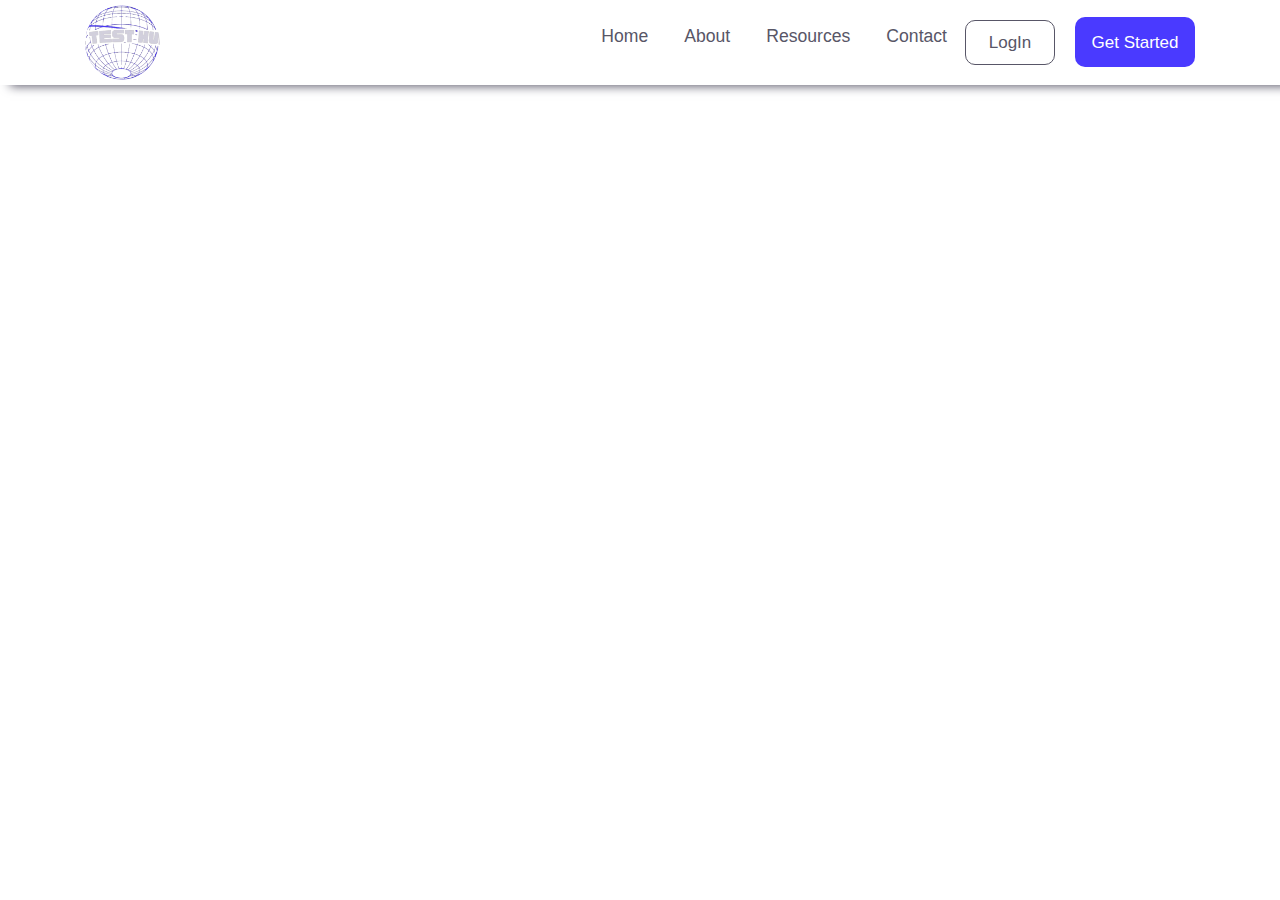
==== index.html @ b7fa7a83 "Add files" ====
<!DOCTYPE html>
<html lang="en">

<head>
    <meta charset="UTF-8">
    <meta name="viewport" content="width=device-width, initial-scale=1.0">
    <link rel="stylesheet" href="https://cdn.jsdelivr.net/npm/bootstrap@4.4.1/dist/css/bootstrap.min.css"
        integrity="sha384-Vkoo8x4CGsO3+Hhxv8T/Q5PaXtkKtu6ug5TOeNV6gBiFeWPGFN9MuhOf23Q9Ifjh" crossorigin="anonymous">
    <script src="https://code.jquery.com/jquery-3.4.1.slim.min.js"
        integrity="sha384-J6qa4849blE2+poT4WnyKhv5vZF5SrPo0iEjwBvKU7imGFAV0wwj1yYfoRSJoZ+n"
        crossorigin="anonymous"></script>
    <script src="https://cdn.jsdelivr.net/npm/popper.js@1.16.0/dist/umd/popper.min.js"
        integrity="sha384-Q6E9RHvbIyZFJoft+2mJbHaEWldlvI9IOYy5n3zV9zzTtmI3UksdQRVvoxMfooAo"
        crossorigin="anonymous"></script>
    <script src="https://cdn.jsdelivr.net/npm/bootstrap@4.4.1/dist/js/bootstrap.min.js"
        integrity="sha384-wfSDF2E50Y2D1uUdj0O3uMBJnjuUD4Ih7YwaYd1iqfktj0Uod8GCExl3Og8ifwB6"
        crossorigin="anonymous"></script>
    <script src="https://cdn.jsdelivr.net/npm/@popperjs/core@2.11.8/dist/umd/popper.min.js"
        integrity="sha384-I7E8VVD/ismYTF4hNIPjVp/Zjvgyol6VFvRkX/vR+Vc4jQkC+hVqc2pM8ODewa9r"
        crossorigin="anonymous"></script>
    <script src="https://cdn.jsdelivr.net/npm/bootstrap@5.3.3/dist/js/bootstrap.min.js"
        integrity="sha384-0pUGZvbkm6XF6gxjEnlmuGrJXVbNuzT9qBBavbLwCsOGabYfZo0T0to5eqruptLy"
        crossorigin="anonymous"></script>
    <link rel="stylesheet" href="https://cdnjs.cloudflare.com/ajax/libs/font-awesome/6.5.1/css/all.min.css">
    <link rel="stylesheet" href="./css/index.css">
    <title>E-Test Hub</title>
</head>

<body>
    <main>
        <header>
            <nav class="navbar navbar-expand-lg bg-body-tertiary">
                <div class="container-lg container-fluid" id="nav_child">
                    <a class="navbar-brand" href="#">
                        <div class="logo_img m-lg-0 m-2">
                            <img src="./images/00_logo.png" alt="" width="100%" height="100%">
                        </div>
                    </a>
                    <button class="navbar-toggler" type="button" data-bs-toggle="collapse"
                        data-bs-target="#navbarSupportedContent" aria-controls="navbarSupportedContent"
                        aria-expanded="false" aria-label="Toggle navigation">
                        <span>
                            <i class="fa-solid fa-bars"></i>
                        </span>
                    </button>
                    <div class="collapse navbar-collapse d-flex-lg m-lg-0 mb-5" id="navbarSupportedContent">
                        <ul class="navbar-nav me-auto mb-lg-2 mb-lg-0 d-flex m-lg-0 m-5">
                            <li class="nav-item">
                                <a class="nav-link active" aria-current="page" href="#">Home</a>
                            </li>
                            <li class="nav-item">
                                <a class="nav-link" href="#">About</a>
                            </li>
                            <li class="nav-item">
                                <a class="nav-link" href="#">Resources</a>
                            </li>
                            <li class="nav-item">
                                <a class="nav-link" href="#">Contact</a>
                            </li>
                        </ul>
                        <form class="d-flex justify-content-between-lg justify-content-around align-items-center" role="search">
                            <div class="form-button_one">
                                <button type="button" class="btn button-1">
                                    LogIn
                                </button>
                                <div class="btn-overlay">
                                    <div class="child-box-overlay">
                                        <div class="btn-overlay-box-1"></div>
                                        <div class="btn-overlay-box-2"></div>
                                    </div>
                                </div>
                            </div>
                            <div class="form-button_two">
                                <button type="button" class="btn button-1">
                                    Get Started
                                </button>
                                <div class="btn-overlay">
                                    <div class="child-box-overlay">
                                        <div class="btn-overlay-box-1"></div>
                                        <div class="btn-overlay-box-2"></div>
                                    </div>
                                </div>
                            </div>
                        </form>
                    </div>
                </div>
            </nav>
        </header>
    </main>
</body>

</html>
---- css/index.css ----
* {
  margin: 0;
  padding: 0;
  box-sizing: border-box !important;
  font-family: Arial, Helvetica, sans-serif;
  box-shadow: none !important;
}

nav {
  box-shadow: 10px 1px 10px #585667 !important;
  padding: 0 !important;
}

nav #nav_child {
  display: flex !important;
  justify-content: space-between !important;
}

nav #nav_child .navbar-toggler {
  margin: 0px 5px;
  font-size: 25px;
}

nav #nav_child .navbar-toggler:focus {
  outline: none;
  outline: 1px solid #585667;
}

nav #nav_child .logo_img {
  width: 75px;
  height: 75px;
  padding: 0 !important;
}

nav #nav_child .logo_img img {
  border-radius: 50% !important;
}

nav #nav_child #navbarSupportedContent {
  width: -moz-fit-content;
  width: fit-content;
  place-content: flex-end;
  gap: 10px;
}

nav #nav_child #navbarSupportedContent ul {
  gap: 20px;
}

nav #nav_child #navbarSupportedContent ul li a {
  color: #585667 !important;
  font-size: 1.1rem;
  border-bottom: 4px solid transparent;
  transition: all 0.5s;
}

nav #nav_child #navbarSupportedContent ul li a:hover {
  border-bottom: 4px solid #4A3AFF;
}

nav #nav_child #navbarSupportedContent .form-button_one {
  width: 90px;
  height: 45px;
  position: relative;
}

nav #nav_child #navbarSupportedContent .form-button_one .button-1 {
  width: 100%;
  height: 100%;
  background-color: transparent;
  color: #585667;
  border-radius: 10px;
  transition: all 0.5s;
  border: 1px solid #585667;
}

nav #nav_child #navbarSupportedContent .form-button_one .button-1:hover {
  background-color: transparent;
  border: none;
  color: white;
}

nav #nav_child #navbarSupportedContent .form-button_one .button-1:hover+.btn-overlay .child-box-overlay .btn-overlay-box-1,
nav #nav_child #navbarSupportedContent .form-button_one .button-1:hover+.btn-overlay .child-box-overlay .btn-overlay-box-2 {
  height: 100%;
  width: 50%;
}

nav #nav_child #navbarSupportedContent .form-button_one .btn-overlay {
  top: 0;
  position: absolute;
  z-index: -3;
  width: 100%;
  height: 100%;
}

nav #nav_child #navbarSupportedContent .form-button_one .btn-overlay .child-box-overlay {
  width: 100%;
  height: 100%;
  display: flex;
  position: relative;
  z-index: -2;
  overflow: hidden;
  justify-content: center;
  align-items: center;
}

nav #nav_child #navbarSupportedContent .form-button_one .btn-overlay .child-box-overlay .btn-overlay-box-1 {
  position: absolute;
  right: 50%;
  z-index: -1;
  transition: all 0.3s;
  background-color: #4A3AFF;
  width: 0;
  height: 0;
  border-radius: 10px 0px 0px 10px;
}

nav #nav_child #navbarSupportedContent .form-button_one .btn-overlay .child-box-overlay .btn-overlay-box-2 {
  position: absolute;
  left: 50%;
  z-index: -1;
  transition: all 0.3s;
  background-color: #4A3AFF;
  width: 0;
  height: 0;
  border-radius: 0px 10px 10px 0px;
}

nav #nav_child #navbarSupportedContent .form-button_one button {
  font-size: 17px !important;
}

nav #nav_child #navbarSupportedContent .form-button_two {
  width: 120px;
  height: 50px;
  position: relative;
}

nav #nav_child #navbarSupportedContent .form-button_two button {
  font-size: 17px !important;
}

nav #nav_child #navbarSupportedContent .form-button_two .button-1 {
  width: 100%;
  height: 100%;
  background-color: #4A3AFF;
  color: white;
  border-radius: 10px;
  transition: all 0.5s;
  font-size: 12px;
}

nav #nav_child #navbarSupportedContent .form-button_two .button-1:hover {
  background-color: transparent;
}

nav #nav_child #navbarSupportedContent .form-button_two .button-1:hover+.btn-overlay .child-box-overlay .btn-overlay-box-1,
nav #nav_child #navbarSupportedContent .form-button_two .button-1:hover+.btn-overlay .child-box-overlay .btn-overlay-box-2 {
  height: 100%;
  width: 50%;
}

nav #nav_child #navbarSupportedContent .form-button_two .btn-overlay {
  top: 0;
  position: absolute;
  z-index: -3;
  width: 100%;
  height: 100%;
}

nav #nav_child #navbarSupportedContent .form-button_two .btn-overlay .child-box-overlay {
  width: 100%;
  height: 100%;
  display: flex;
  position: relative;
  z-index: -2;
  overflow: hidden;
  justify-content: center;
  align-items: center;
}

nav #nav_child #navbarSupportedContent .form-button_two .btn-overlay .child-box-overlay .btn-overlay-box-1 {
  position: absolute;
  right: 50%;
  z-index: -1;
  transition: all 0.3s;
  background-color: #585667;
  width: 0;
  height: 0;
  border-radius: 10px 0px 0px 10px;
}

nav #nav_child #navbarSupportedContent .form-button_two .btn-overlay .child-box-overlay .btn-overlay-box-2 {
  position: absolute;
  left: 50%;
  z-index: 3;
  transition: all 0.3s;
  background-color: #585667;
  width: 0;
  height: 0;
  border-radius: 0px 10px 10px 0px;
}

nav #nav_child form {
  gap: 20px;
}

/*# sourceMappingURL=index.css.map */
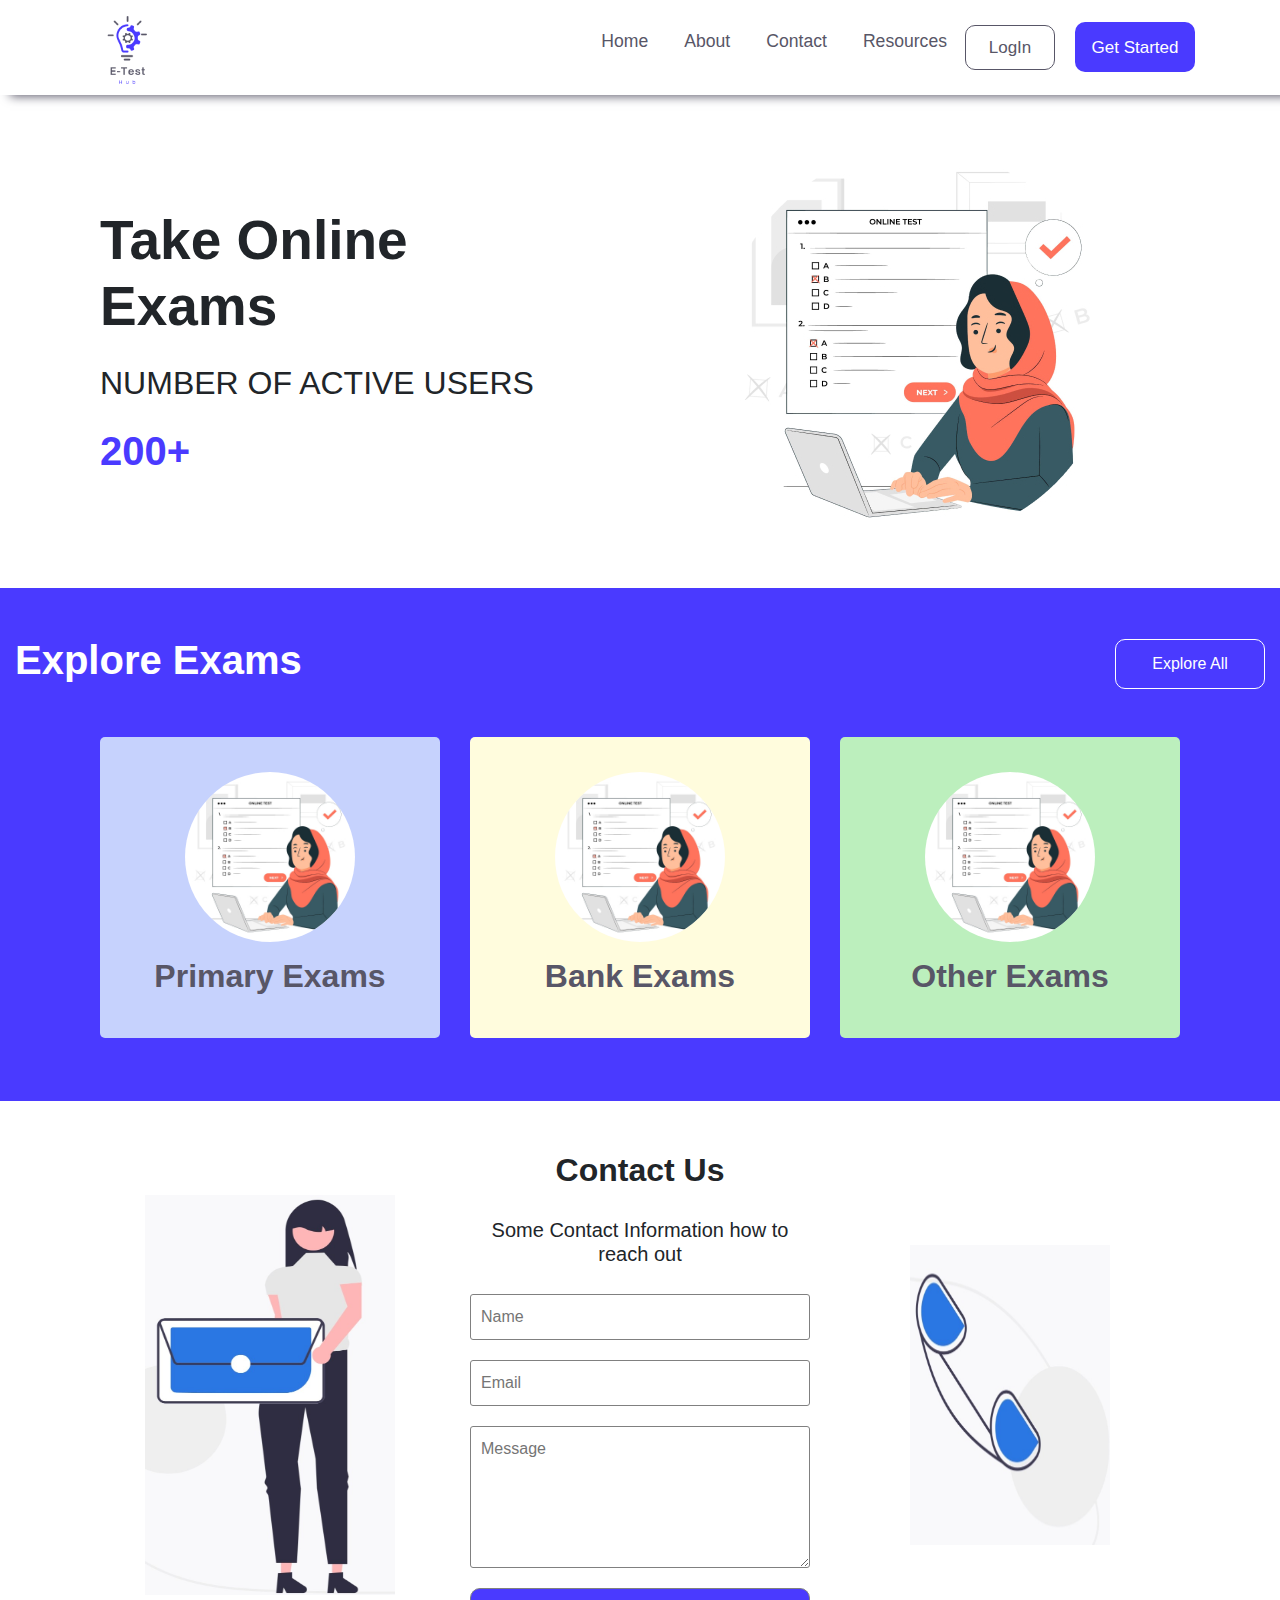
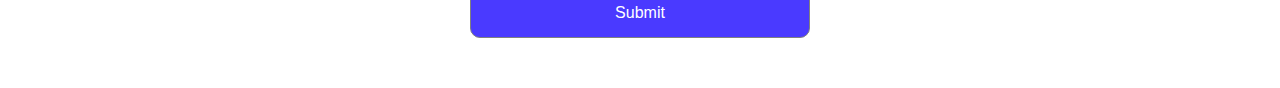
==== commit 598c66ee: "new" ====
--- a/index.html
+++ b/index.html
@@ -46,19 +46,20 @@
                     <div class="collapse navbar-collapse d-flex-lg m-lg-0 mb-5" id="navbarSupportedContent">
                         <ul class="navbar-nav me-auto mb-lg-2 mb-lg-0 d-flex m-lg-0 m-5">
                             <li class="nav-item">
-                                <a class="nav-link active" aria-current="page" href="#">Home</a>
+                                <a class="nav-link active" aria-current="page" href="#section_one">Home</a>
                             </li>
                             <li class="nav-item">
-                                <a class="nav-link" href="#">About</a>
+                                <a class="nav-link" href="#section_two">About</a>
                             </li>
                             <li class="nav-item">
-                                <a class="nav-link" href="#">Resources</a>
+                                <a class="nav-link" href="#section_three">Contact</a>
                             </li>
                             <li class="nav-item">
-                                <a class="nav-link" href="#">Contact</a>
+                                <a class="nav-link" href="./html/Assignment1(MADREES).html">Resources</a>
                             </li>
                         </ul>
-                        <form class="d-flex justify-content-between-lg justify-content-around align-items-center" role="search">
+                        <form class="d-flex justify-content-between-lg justify-content-around align-items-center"
+                            role="search">
                             <div class="form-button_one">
                                 <button type="button" class="btn button-1">
                                     LogIn
@@ -86,6 +87,99 @@
                 </div>
             </nav>
         </header>
+        <section class="section_one d-flex-lg container-lg container-fluid row mt-5 mb-5" id="section_one">
+            <div class="one_box_first col-lg-6 col-12">
+                <h1 class="h1 heading_one">Take Online <br> Exams</h1>
+                <h2 class="h2 heading_two">NUMBER OF ACTIVE USERS</h2>
+                <h1 class="h1 heading_three">200+</h1>
+            </div>
+            <div class="one_box_second col-lg-6 col-12">
+                <div class="img">
+                    <img src="./images/01_index.jpg" alt="" width="100%" height="100%">
+                </div>
+            </div>
+        </section>
+        <section class="section_two  pt-5 pb-5" id="section_two">
+            <div class="two_headung container-fluid">
+                <h1 class="h1">Explore Exams</h1>
+                <div class="two_heading_button">
+                    <button type="button" class="btn button-1">
+                        Explore All
+                    </button>
+                    <div class="btn-overlay">
+                        <div class="child-box-overlay">
+                            <div class="btn-overlay-box-1"></div>
+                            <div class="btn-overlay-box-2"></div>
+                        </div>
+                    </div>
+                </div>
+            </div>
+            <div class="section_two_child row container m-auto">
+                <div class="two_box col-lg-4 col-12">
+                    <div class="two_box_child two_box_first">
+                        <div class="img">
+                            <img src="./images/01_index.jpg" alt="" width="100%" height="100%">
+                        </div>
+                        <h2 class="h2">Primary Exams</h2>
+                    </div>
+                </div>
+                <div class="two_box col-lg-4 col-12">
+                    <div class="two_box_child two_box_second">
+                        <div class="img">
+                            <img src="./images/01_index.jpg" alt="" width="100%" height="100%">
+                        </div>
+                        <h2 class="h2">Bank Exams</h2>
+                    </div>
+                </div>
+                <div class="two_box col-lg-4 col-12">
+                    <div class="two_box_child two_box_third">
+                        <div class="img">
+                            <img src="./images/01_index.jpg" alt="" width="100%" height="100%">
+                        </div>
+                        <h2 class="h2">Other Exams</h2>
+                    </div>
+                </div>
+            </div>
+        </section>
+        <section class="section_three" id="section_three">
+            <div class="contact container-lg container-fluid row m-auto mt-5 mb-5">
+                <div class="women_box col-lg-4 col-12">
+                    <div class="img">
+                        <img src="./images/02_women.jpg" alt="" width="100%" height="100%">
+                    </div>
+                </div>
+                <div class="info_box col-lg-4 col-12 mt-lg-0 mt-5">
+                    <div class="d-flex flex-column justify-content-center align-items-center">
+                        <h2 class="h2">Contact Us</h2>
+                        <h5 class="h5 text-center">Some Contact Information how to reach out</h5>
+                        <form action="" class="d-flex flex-column justify-content-center align-items-center">
+                            <input type="text" placeholder="Name">
+                            <input type="text" placeholder="Email">
+                            <textarea name="" id="" cols="40" rows="5" placeholder="Message"></textarea>
+                            <div class="three_form_button">
+                                <button type="button" class="btn button-1">
+                                    Submit
+                                </button>
+                                <div class="btn-overlay">
+                                    <div class="child-box-overlay">
+                                        <div class="btn-overlay-box-1"></div>
+                                        <div class="btn-overlay-box-2"></div>
+                                    </div>
+                                </div>
+                            </div>
+                        </form>
+                    </div>
+                </div>
+                <div class="phone_box col-lg-4 col-12 d-lg-flex d-none">
+                    <div class="img">
+                        <img src="./images/03_phone.jpg" alt="" width="100%" height="100%">
+                    </div>
+                </div>
+            </div>
+        </section>
+        <footer class="section_four">
+
+        </footer>
     </main>
 </body>
 
--- a/css/index.css
+++ b/css/index.css
@@ -6,64 +6,62 @@
   box-shadow: none !important;
 }
 
+header {
+  width: 100%;
+  position: fixed;
+  z-index: 10;
+  background-color: white;
+  top: 0;
+}
+
 nav {
   box-shadow: 10px 1px 10px #585667 !important;
   padding: 0 !important;
-}
-
+  position: sticky;
+}
 nav #nav_child {
   display: flex !important;
   justify-content: space-between !important;
 }
-
 nav #nav_child .navbar-toggler {
   margin: 0px 5px;
   font-size: 25px;
 }
-
 nav #nav_child .navbar-toggler:focus {
   outline: none;
   outline: 1px solid #585667;
 }
-
 nav #nav_child .logo_img {
-  width: 75px;
-  height: 75px;
+  width: 85px;
+  height: 85px;
   padding: 0 !important;
 }
-
 nav #nav_child .logo_img img {
   border-radius: 50% !important;
 }
-
 nav #nav_child #navbarSupportedContent {
   width: -moz-fit-content;
   width: fit-content;
   place-content: flex-end;
   gap: 10px;
 }
-
 nav #nav_child #navbarSupportedContent ul {
   gap: 20px;
 }
-
 nav #nav_child #navbarSupportedContent ul li a {
   color: #585667 !important;
   font-size: 1.1rem;
   border-bottom: 4px solid transparent;
   transition: all 0.5s;
 }
-
 nav #nav_child #navbarSupportedContent ul li a:hover {
   border-bottom: 4px solid #4A3AFF;
 }
-
 nav #nav_child #navbarSupportedContent .form-button_one {
   width: 90px;
   height: 45px;
   position: relative;
 }
-
 nav #nav_child #navbarSupportedContent .form-button_one .button-1 {
   width: 100%;
   height: 100%;
@@ -73,19 +71,15 @@
   transition: all 0.5s;
   border: 1px solid #585667;
 }
-
 nav #nav_child #navbarSupportedContent .form-button_one .button-1:hover {
   background-color: transparent;
   border: none;
   color: white;
 }
-
-nav #nav_child #navbarSupportedContent .form-button_one .button-1:hover+.btn-overlay .child-box-overlay .btn-overlay-box-1,
-nav #nav_child #navbarSupportedContent .form-button_one .button-1:hover+.btn-overlay .child-box-overlay .btn-overlay-box-2 {
+nav #nav_child #navbarSupportedContent .form-button_one .button-1:hover + .btn-overlay .child-box-overlay .btn-overlay-box-1, nav #nav_child #navbarSupportedContent .form-button_one .button-1:hover + .btn-overlay .child-box-overlay .btn-overlay-box-2 {
   height: 100%;
   width: 50%;
 }
-
 nav #nav_child #navbarSupportedContent .form-button_one .btn-overlay {
   top: 0;
   position: absolute;
@@ -93,7 +87,6 @@
   width: 100%;
   height: 100%;
 }
-
 nav #nav_child #navbarSupportedContent .form-button_one .btn-overlay .child-box-overlay {
   width: 100%;
   height: 100%;
@@ -104,7 +97,6 @@
   justify-content: center;
   align-items: center;
 }
-
 nav #nav_child #navbarSupportedContent .form-button_one .btn-overlay .child-box-overlay .btn-overlay-box-1 {
   position: absolute;
   right: 50%;
@@ -115,7 +107,6 @@
   height: 0;
   border-radius: 10px 0px 0px 10px;
 }
-
 nav #nav_child #navbarSupportedContent .form-button_one .btn-overlay .child-box-overlay .btn-overlay-box-2 {
   position: absolute;
   left: 50%;
@@ -126,21 +117,17 @@
   height: 0;
   border-radius: 0px 10px 10px 0px;
 }
-
 nav #nav_child #navbarSupportedContent .form-button_one button {
   font-size: 17px !important;
 }
-
 nav #nav_child #navbarSupportedContent .form-button_two {
   width: 120px;
   height: 50px;
   position: relative;
 }
-
 nav #nav_child #navbarSupportedContent .form-button_two button {
   font-size: 17px !important;
 }
-
 nav #nav_child #navbarSupportedContent .form-button_two .button-1 {
   width: 100%;
   height: 100%;
@@ -150,17 +137,13 @@
   transition: all 0.5s;
   font-size: 12px;
 }
-
 nav #nav_child #navbarSupportedContent .form-button_two .button-1:hover {
   background-color: transparent;
 }
-
-nav #nav_child #navbarSupportedContent .form-button_two .button-1:hover+.btn-overlay .child-box-overlay .btn-overlay-box-1,
-nav #nav_child #navbarSupportedContent .form-button_two .button-1:hover+.btn-overlay .child-box-overlay .btn-overlay-box-2 {
+nav #nav_child #navbarSupportedContent .form-button_two .button-1:hover + .btn-overlay .child-box-overlay .btn-overlay-box-1, nav #nav_child #navbarSupportedContent .form-button_two .button-1:hover + .btn-overlay .child-box-overlay .btn-overlay-box-2 {
   height: 100%;
   width: 50%;
 }
-
 nav #nav_child #navbarSupportedContent .form-button_two .btn-overlay {
   top: 0;
   position: absolute;
@@ -168,7 +151,6 @@
   width: 100%;
   height: 100%;
 }
-
 nav #nav_child #navbarSupportedContent .form-button_two .btn-overlay .child-box-overlay {
   width: 100%;
   height: 100%;
@@ -179,7 +161,6 @@
   justify-content: center;
   align-items: center;
 }
-
 nav #nav_child #navbarSupportedContent .form-button_two .btn-overlay .child-box-overlay .btn-overlay-box-1 {
   position: absolute;
   right: 50%;
@@ -190,7 +171,6 @@
   height: 0;
   border-radius: 10px 0px 0px 10px;
 }
-
 nav #nav_child #navbarSupportedContent .form-button_two .btn-overlay .child-box-overlay .btn-overlay-box-2 {
   position: absolute;
   left: 50%;
@@ -201,9 +181,265 @@
   height: 0;
   border-radius: 0px 10px 10px 0px;
 }
-
 nav #nav_child form {
   gap: 20px;
 }
 
-/*# sourceMappingURL=index.css.map */+.section_one {
+  margin-top: 150px !important;
+  display: flex;
+  margin: auto;
+}
+.section_one .one_box_first {
+  display: flex;
+  flex-direction: column;
+  justify-content: center;
+  gap: 17px;
+}
+.section_one .one_box_first .heading_one {
+  font-size: 55px;
+  font-weight: 900;
+}
+.section_one .one_box_first .heading_two {
+  font-weight: 400;
+}
+.section_one .one_box_first .heading_three {
+  color: #4A3AFF;
+  font-weight: 900;
+}
+.section_one .one_box_second {
+  display: flex;
+  justify-content: center;
+  align-items: center;
+}
+
+.section_two {
+  background-color: #4A3AFF;
+  display: flex;
+  flex-direction: column;
+  gap: 30px;
+}
+.section_two .two_headung {
+  display: flex;
+  justify-content: space-between;
+}
+.section_two .two_headung .h1 {
+  color: white;
+  font-weight: 600;
+}
+.section_two .two_headung .two_heading_button {
+  transition: all 0.5s;
+  width: 150px;
+  height: 50px;
+  position: relative;
+  align-self: center;
+}
+.section_two .two_headung .two_heading_button .button-1 {
+  width: 100%;
+  height: 100%;
+  background-color: transparent;
+  color: white;
+  border-radius: 10px;
+  transition: all 0.5s;
+  border: 1px solid white;
+}
+.section_two .two_headung .two_heading_button .button-1:hover {
+  background-color: transparent;
+  border: none;
+  color: white;
+}
+.section_two .two_headung .two_heading_button .button-1:hover + .btn-overlay .child-box-overlay .btn-overlay-box-1, .section_two .two_headung .two_heading_button .button-1:hover + .btn-overlay .child-box-overlay .btn-overlay-box-2 {
+  height: 100%;
+  width: 50%;
+}
+.section_two .two_headung .two_heading_button .btn-overlay {
+  top: 0;
+  position: absolute;
+  z-index: -3;
+  width: 100%;
+  height: 100%;
+}
+.section_two .two_headung .two_heading_button .btn-overlay .child-box-overlay {
+  width: 100%;
+  height: 100%;
+  display: flex;
+  position: relative;
+  z-index: -2;
+  overflow: hidden;
+  justify-content: center;
+  align-items: center;
+}
+.section_two .two_headung .two_heading_button .btn-overlay .child-box-overlay .btn-overlay-box-1 {
+  position: absolute;
+  right: 50%;
+  z-index: -1;
+  transition: all 0.3s;
+  background-color: #4A3AFF;
+  width: 0;
+  height: 0;
+  border-radius: 10px 0px 0px 10px;
+}
+.section_two .two_headung .two_heading_button .btn-overlay .child-box-overlay .btn-overlay-box-2 {
+  position: absolute;
+  left: 50%;
+  z-index: -1;
+  transition: all 0.3s;
+  background-color: #4A3AFF;
+  width: 0;
+  height: 0;
+  border-radius: 0px 10px 10px 0px;
+}
+.section_two .two_headung .two_heading_button :hover {
+  background-color: grey !important;
+}
+.section_two .section_two_child {
+  display: flex;
+  justify-content: space-between;
+  display: flex;
+}
+.section_two .section_two_child .two_box_child {
+  width: 100%;
+  display: flex;
+  justify-content: center;
+  flex-direction: column;
+  gap: 15px;
+  align-items: center;
+  border-radius: 5px;
+  margin: 15px 0px;
+  padding: 35px 0px;
+  position: relative;
+  bottom: 0%;
+  transition: all 0.5s;
+}
+.section_two .section_two_child .two_box_child:hover {
+  bottom: 5%;
+  position: relative;
+  cursor: pointer;
+  box-shadow: 2px 2px 15px rgb(172, 191, 255) !important;
+}
+.section_two .section_two_child .two_box_child .img {
+  height: 40%;
+  width: 50%;
+}
+.section_two .section_two_child .two_box_child .img img {
+  border-radius: 100%;
+}
+.section_two .section_two_child .two_box_child h2 {
+  font-weight: 600;
+  color: #585667;
+}
+.section_two .section_two_child .two_box_first {
+  background-color: #C6D2FD;
+}
+.section_two .section_two_child .two_box_second {
+  background-color: #FFFCDD;
+}
+.section_two .section_two_child .two_box_third {
+  background-color: #BCEFBD;
+}
+
+.section_three {
+  margin: 50px 0px;
+}
+.section_three .contact {
+  display: flex;
+  justify-content: space-between;
+  align-items: center;
+}
+.section_three .contact .women_box {
+  display: flex;
+  justify-content: center;
+  align-items: center;
+}
+.section_three .contact .women_box .img {
+  width: 250px;
+  height: 400px;
+}
+.section_three .contact .phone_box {
+  display: flex;
+  justify-content: center;
+  align-items: center;
+}
+.section_three .contact .phone_box .img {
+  width: 200px;
+  height: 300px;
+}
+.section_three .contact .info_box h2 {
+  font-weight: 600;
+}
+.section_three .contact .info_box div {
+  gap: 20px;
+}
+.section_three .contact .info_box div form {
+  gap: 20px;
+}
+.section_three .contact .info_box div form input,
+.section_three .contact .info_box div form textarea,
+.section_three .contact .info_box div form button {
+  width: 100%;
+  padding: 10px;
+  border-radius: 3px;
+  border: 1px solid grey;
+}
+.section_three .contact .info_box div form .three_form_button {
+  width: 100%;
+  height: 50px;
+  position: relative;
+  border-radius: none;
+}
+.section_three .contact .info_box div form .three_form_button .button-1 {
+  width: 100%;
+  height: 100%;
+  background-color: #4A3AFF;
+  color: white;
+  border-radius: 10px;
+  transition: all 0.5s;
+  font-size: 12px;
+}
+.section_three .contact .info_box div form .three_form_button .button-1:hover {
+  background-color: transparent;
+}
+.section_three .contact .info_box div form .three_form_button .button-1:hover + .btn-overlay .child-box-overlay .btn-overlay-box-1, .section_three .contact .info_box div form .three_form_button .button-1:hover + .btn-overlay .child-box-overlay .btn-overlay-box-2 {
+  height: 100%;
+  width: 50%;
+}
+.section_three .contact .info_box div form .three_form_button .btn-overlay {
+  top: 0;
+  position: absolute;
+  z-index: -3;
+  width: 100%;
+  height: 100%;
+}
+.section_three .contact .info_box div form .three_form_button .btn-overlay .child-box-overlay {
+  width: 100%;
+  height: 100%;
+  display: flex;
+  position: relative;
+  z-index: -2;
+  overflow: hidden;
+  justify-content: center;
+  align-items: center;
+}
+.section_three .contact .info_box div form .three_form_button .btn-overlay .child-box-overlay .btn-overlay-box-1 {
+  position: absolute;
+  right: 50%;
+  z-index: -1;
+  transition: all 0.3s;
+  background-color: #585667;
+  width: 0;
+  height: 0;
+  border-radius: 10px 0px 0px 10px;
+}
+.section_three .contact .info_box div form .three_form_button .btn-overlay .child-box-overlay .btn-overlay-box-2 {
+  position: absolute;
+  left: 50%;
+  z-index: 3;
+  transition: all 0.3s;
+  background-color: #585667;
+  width: 0;
+  height: 0;
+  border-radius: 0px 10px 10px 0px;
+}
+.section_three .contact .info_box div form .three_form_button button {
+  font-size: 16px !important;
+}/*# sourceMappingURL=index.css.map */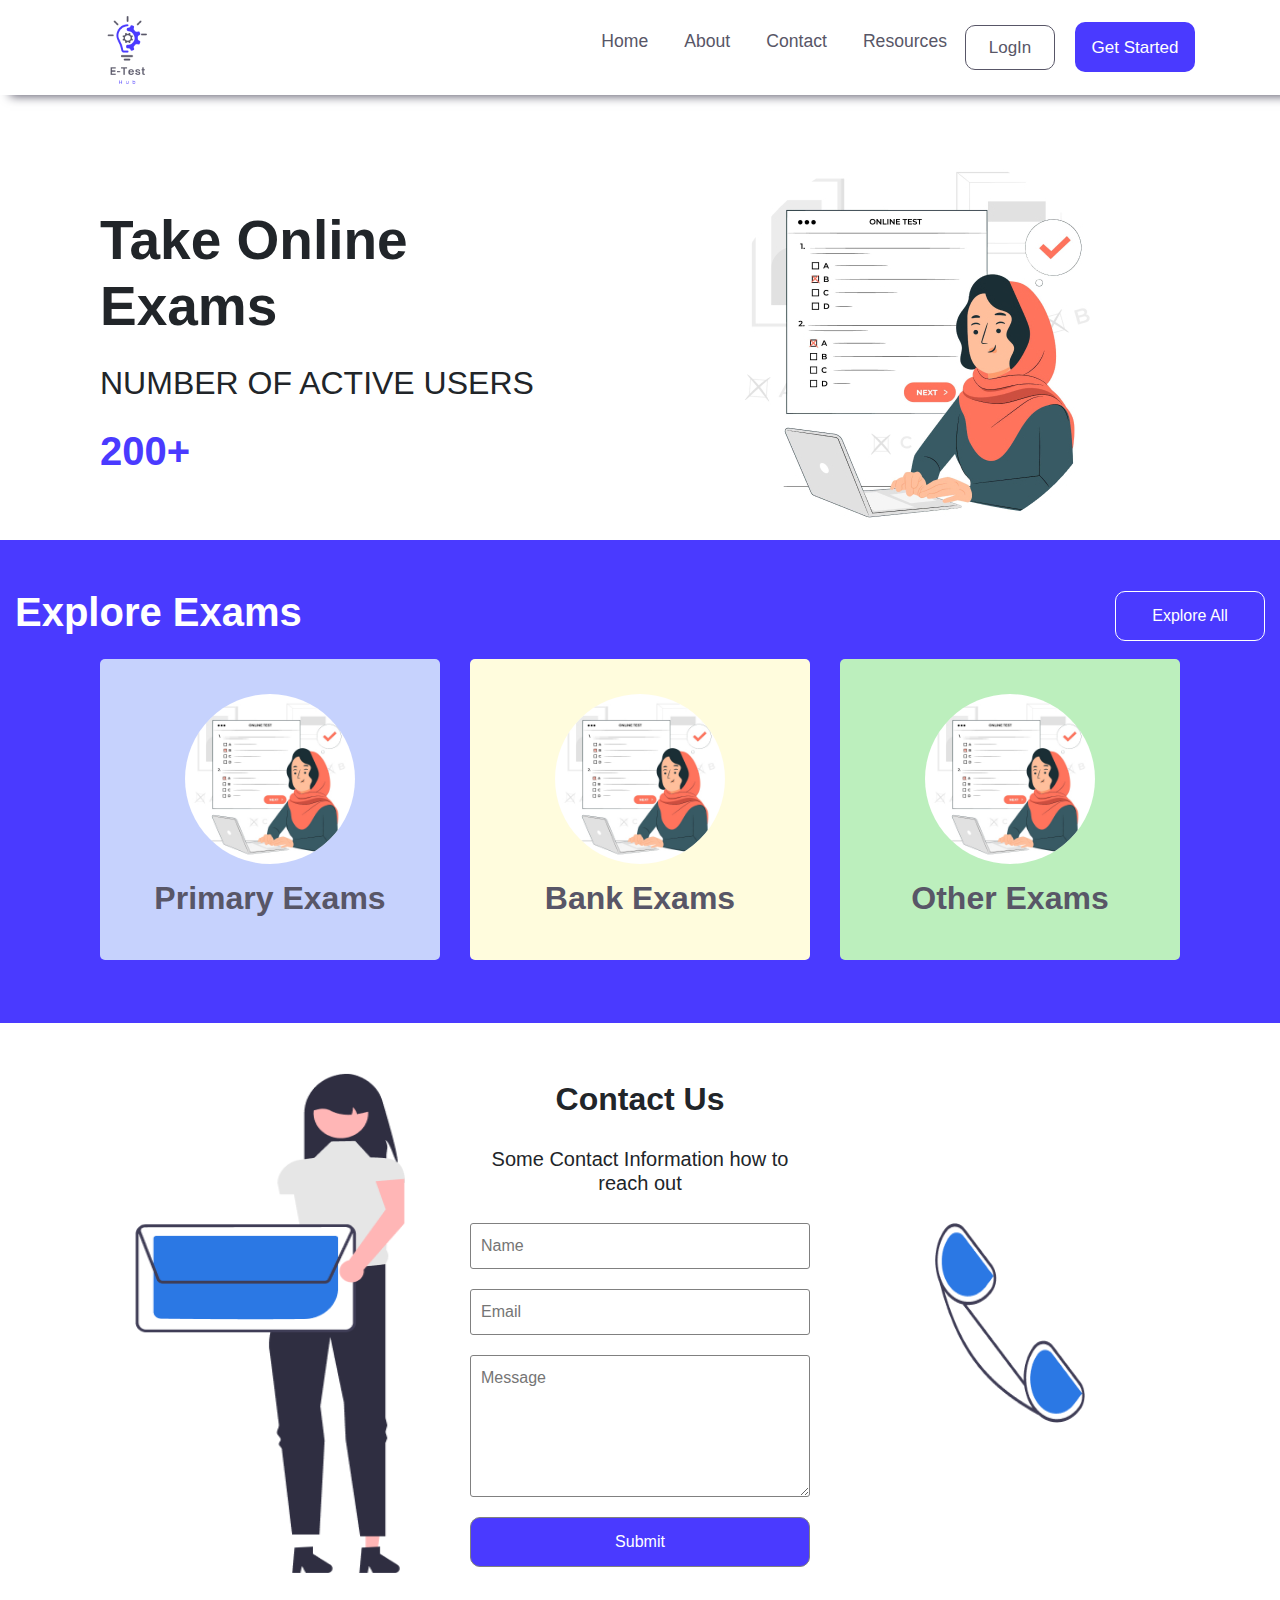
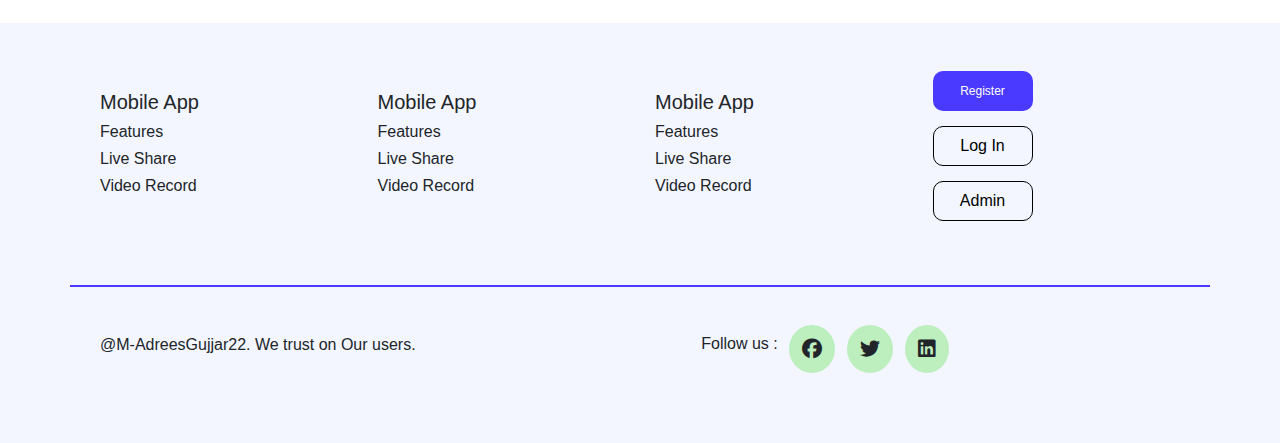
==== commit 44133314: "new" ====
--- a/index.html
+++ b/index.html
@@ -87,20 +87,20 @@
                 </div>
             </nav>
         </header>
-        <section class="section_one d-flex-lg container-lg container-fluid row mt-5 mb-5" id="section_one">
-            <div class="one_box_first col-lg-6 col-12">
+        <section class="section_one d-flex-lg container-lg container-fluid row mt-5 mb-5 m-auto" id="section_one">
+            <div class="one_box_first col-lg-6 col-12 d-flex justify-content-center flex-column">
                 <h1 class="h1 heading_one">Take Online <br> Exams</h1>
                 <h2 class="h2 heading_two">NUMBER OF ACTIVE USERS</h2>
                 <h1 class="h1 heading_three">200+</h1>
             </div>
-            <div class="one_box_second col-lg-6 col-12">
+            <div class="one_box_second col-lg-6 col-12 d-flex justify-content-center align-items-center">
                 <div class="img">
                     <img src="./images/01_index.jpg" alt="" width="100%" height="100%">
                 </div>
             </div>
         </section>
-        <section class="section_two  pt-5 pb-5" id="section_two">
-            <div class="two_headung container-fluid">
+        <section class="section_two d-flex flex-column pt-5 pb-5" id="section_two">
+            <div class="two_headung container-fluid d-flex justify-content-between">
                 <h1 class="h1">Explore Exams</h1>
                 <div class="two_heading_button">
                     <button type="button" class="btn button-1">
@@ -114,9 +114,9 @@
                     </div>
                 </div>
             </div>
-            <div class="section_two_child row container m-auto">
+            <div class="section_two_child row container m-auto d-flex justify-content-between">
                 <div class="two_box col-lg-4 col-12">
-                    <div class="two_box_child two_box_first">
+                    <div class="two_box_child two_box_first d-flex justify-content-center align-items-center flex-column">
                         <div class="img">
                             <img src="./images/01_index.jpg" alt="" width="100%" height="100%">
                         </div>
@@ -124,7 +124,7 @@
                     </div>
                 </div>
                 <div class="two_box col-lg-4 col-12">
-                    <div class="two_box_child two_box_second">
+                    <div class="two_box_child two_box_second d-flex justify-content-center align-items-center flex-column">
                         <div class="img">
                             <img src="./images/01_index.jpg" alt="" width="100%" height="100%">
                         </div>
@@ -132,7 +132,7 @@
                     </div>
                 </div>
                 <div class="two_box col-lg-4 col-12">
-                    <div class="two_box_child two_box_third">
+                    <div class="two_box_child two_box_third d-flex justify-content-center align-items-center flex-column">
                         <div class="img">
                             <img src="./images/01_index.jpg" alt="" width="100%" height="100%">
                         </div>
@@ -142,10 +142,10 @@
             </div>
         </section>
         <section class="section_three" id="section_three">
-            <div class="contact container-lg container-fluid row m-auto mt-5 mb-5">
-                <div class="women_box col-lg-4 col-12">
+            <div class="contact container-lg container-fluid row m-auto mt-5 mb-5 d-flex justify-content-between align-items-center">
+                <div class="women_box col-lg-4 col-12 d-flex justify-content-center align-items-center">
                     <div class="img">
-                        <img src="./images/02_women.jpg" alt="" width="100%" height="100%">
+                        <img src="./images/02_women.png" alt="" width="100%" height="100%">
                     </div>
                 </div>
                 <div class="info_box col-lg-4 col-12 mt-lg-0 mt-5">
@@ -170,15 +170,87 @@
                         </form>
                     </div>
                 </div>
-                <div class="phone_box col-lg-4 col-12 d-lg-flex d-none">
+                <div class="phone_box col-lg-4 col-12 d-lg-flex d-none justify-content-center align-items-center">
                     <div class="img">
-                        <img src="./images/03_phone.jpg" alt="" width="100%" height="100%">
+                        <img src="./images/03_phone.png" alt="" width="100%" height="100%">
                     </div>
                 </div>
             </div>
         </section>
-        <footer class="section_four">
-
+        <footer class="pb-5">
+            <div class="footer_upper pt-5 pb-5 mt-5 mb-5 container-lg container-fluid row m-auto d-flex justify-content-around align-items-center">
+                <div class="one_footer col-lg-3 col-6 m-lg-0 mt-3 mb-3">
+                    <h5 class="h5">Mobile App</h5>
+                    <h6 class="h6">Features</h3xx>
+                        <h6 class="h6">Live Share</h6>
+                        <h6 class="h6">Video Record</h6>
+                </div>
+                <div class="two_footer col-lg-3 col-6 m-lg-0 mt-3 mb-3">
+                    <h5 class="h5">Mobile App</h5>
+                    <h6 class="h6">Features</h3xx>
+                        <h6 class="h6">Live Share</h6>
+                        <h6 class="h6">Video Record</h6>
+                </div>
+                <div class="three_footer col-lg-3 col-6 m-lg-0 mt-3 mb-3">
+                    <h5 class="h5">Mobile App</h5>
+                    <h6 class="h6">Features</h3xx>
+                        <h6 class="h6">Live Share</h6>
+                        <h6 class="h6">Video Record</h6>
+                </div>
+                <div class="button_footer col-lg-3 col-12 flex-lg-column flex-row m-lg-0 mt-3 mb-3 d-flex">
+                    <div class="footer_button footer_button_blue">
+                        <button type="button" class="btn button-1">
+                            Register
+                        </button>
+                        <div class="btn-overlay">
+                            <div class="child-box-overlay">
+                                <div class="btn-overlay-box-1"></div>
+                                <div class="btn-overlay-box-2"></div>
+                            </div>
+                        </div>
+                    </div>
+                    <div class="footer_button footer_button_white">
+                        <button type="button" class="btn button-1">
+                            Log In
+                        </button>
+                        <div class="btn-overlay">
+                            <div class="child-box-overlay">
+                                <div class="btn-overlay-box-1"></div>
+                                <div class="btn-overlay-box-2"></div>
+                            </div>
+                        </div>
+                    </div>
+                    <div class="footer_button footer_button_white">
+                        <button type="button" class="btn button-1">
+                            Admin
+                        </button>
+                        <div class="btn-overlay">
+                            <div class="child-box-overlay">
+                                <div class="btn-overlay-box-1"></div>
+                                <div class="btn-overlay-box-2"></div>
+                            </div>
+                        </div>
+                    </div>
+                </div>
+            </div>
+            <hr class="line container-lg container-fluid">
+            <div class="footer_down pt-3 pb-3 container-lg container-fluid row m-auto d-flex justify-content-between align-items-center">
+                <div class="footer_down_one col-lg-4 col-12 mt-3 mb-3">
+                    <h6 class="h6">@M-AdreesGujjar22. We trust on Our users.</h6>
+                </div>
+                <div class="footer_down_two col-lg-3 col-10 m-auto">
+                    <h6 class="h6">Follow us : </h6>
+                    <div class="f">
+                        <span><i class="fa-brands fa-facebook"></i></span>
+                    </div>
+                    <div class="t">
+                        <span><i class="fa-brands fa-twitter"></i></span>
+                    </div>
+                    <div class="l">
+                        <span><i class="fa-brands fa-linkedin"></i></span>
+                    </div>
+                </div>
+            </div>
         </footer>
     </main>
 </body>
--- a/css/index.css
+++ b/css/index.css
@@ -187,13 +187,8 @@
 
 .section_one {
   margin-top: 150px !important;
-  display: flex;
-  margin: auto;
 }
 .section_one .one_box_first {
-  display: flex;
-  flex-direction: column;
-  justify-content: center;
   gap: 17px;
 }
 .section_one .one_box_first .heading_one {
@@ -207,21 +202,9 @@
   color: #4A3AFF;
   font-weight: 900;
 }
-.section_one .one_box_second {
-  display: flex;
-  justify-content: center;
-  align-items: center;
-}
 
 .section_two {
   background-color: #4A3AFF;
-  display: flex;
-  flex-direction: column;
-  gap: 30px;
-}
-.section_two .two_headung {
-  display: flex;
-  justify-content: space-between;
 }
 .section_two .two_headung .h1 {
   color: white;
@@ -292,18 +275,9 @@
 .section_two .two_headung .two_heading_button :hover {
   background-color: grey !important;
 }
-.section_two .section_two_child {
-  display: flex;
-  justify-content: space-between;
-  display: flex;
-}
 .section_two .section_two_child .two_box_child {
   width: 100%;
-  display: flex;
-  justify-content: center;
-  flex-direction: column;
   gap: 15px;
-  align-items: center;
   border-radius: 5px;
   margin: 15px 0px;
   padding: 35px 0px;
@@ -341,28 +315,13 @@
 .section_three {
   margin: 50px 0px;
 }
-.section_three .contact {
-  display: flex;
-  justify-content: space-between;
-  align-items: center;
-}
-.section_three .contact .women_box {
-  display: flex;
-  justify-content: center;
-  align-items: center;
-}
 .section_three .contact .women_box .img {
-  width: 250px;
-  height: 400px;
-}
-.section_three .contact .phone_box {
-  display: flex;
-  justify-content: center;
-  align-items: center;
+  width: 270px;
+  height: 500px;
 }
 .section_three .contact .phone_box .img {
-  width: 200px;
-  height: 300px;
+  width: 150px;
+  height: 200px;
 }
 .section_three .contact .info_box h2 {
   font-weight: 600;
@@ -442,4 +401,150 @@
 }
 .section_three .contact .info_box div form .three_form_button button {
   font-size: 16px !important;
+}
+
+footer {
+  background-color: #F3F6FF;
+  position: relative;
+  z-index: 10;
+}
+footer .line {
+  color: #4A3AFF;
+  border: 0.5px solid #4A3AFF;
+}
+footer .footer_upper .button_footer {
+  gap: 15px;
+}
+footer .footer_upper .button_footer .footer_button_white {
+  border-color: #4A3AFF !important;
+  width: 100px;
+  height: 40px;
+  position: relative;
+}
+footer .footer_upper .button_footer .footer_button_white .button-1 {
+  width: 100%;
+  height: 100%;
+  background-color: transparent;
+  color: black;
+  border-radius: 10px;
+  transition: all 0.5s;
+  border: 1px solid black;
+}
+footer .footer_upper .button_footer .footer_button_white .button-1:hover {
+  background-color: transparent;
+  border: none;
+  color: white;
+}
+footer .footer_upper .button_footer .footer_button_white .button-1:hover + .btn-overlay .child-box-overlay .btn-overlay-box-1, footer .footer_upper .button_footer .footer_button_white .button-1:hover + .btn-overlay .child-box-overlay .btn-overlay-box-2 {
+  height: 100%;
+  width: 50%;
+}
+footer .footer_upper .button_footer .footer_button_white .btn-overlay {
+  top: 0;
+  position: absolute;
+  z-index: -3;
+  width: 100%;
+  height: 100%;
+}
+footer .footer_upper .button_footer .footer_button_white .btn-overlay .child-box-overlay {
+  width: 100%;
+  height: 100%;
+  display: flex;
+  position: relative;
+  z-index: -2;
+  overflow: hidden;
+  justify-content: center;
+  align-items: center;
+}
+footer .footer_upper .button_footer .footer_button_white .btn-overlay .child-box-overlay .btn-overlay-box-1 {
+  position: absolute;
+  right: 50%;
+  z-index: -1;
+  transition: all 0.3s;
+  background-color: #4A3AFF;
+  width: 0;
+  height: 0;
+  border-radius: 10px 0px 0px 10px;
+}
+footer .footer_upper .button_footer .footer_button_white .btn-overlay .child-box-overlay .btn-overlay-box-2 {
+  position: absolute;
+  left: 50%;
+  z-index: -1;
+  transition: all 0.3s;
+  background-color: #4A3AFF;
+  width: 0;
+  height: 0;
+  border-radius: 0px 10px 10px 0px;
+}
+footer .footer_upper .button_footer .footer_button_blue {
+  width: 100px;
+  height: 40px;
+  position: relative;
+}
+footer .footer_upper .button_footer .footer_button_blue .button-1 {
+  width: 100%;
+  height: 100%;
+  background-color: #4A3AFF;
+  color: white;
+  border-radius: 10px;
+  transition: all 0.5s;
+  font-size: 12px;
+}
+footer .footer_upper .button_footer .footer_button_blue .button-1:hover {
+  background-color: transparent;
+}
+footer .footer_upper .button_footer .footer_button_blue .button-1:hover + .btn-overlay .child-box-overlay .btn-overlay-box-1, footer .footer_upper .button_footer .footer_button_blue .button-1:hover + .btn-overlay .child-box-overlay .btn-overlay-box-2 {
+  height: 100%;
+  width: 50%;
+}
+footer .footer_upper .button_footer .footer_button_blue .btn-overlay {
+  top: 0;
+  position: absolute;
+  z-index: -3;
+  width: 100%;
+  height: 100%;
+}
+footer .footer_upper .button_footer .footer_button_blue .btn-overlay .child-box-overlay {
+  width: 100%;
+  height: 100%;
+  display: flex;
+  position: relative;
+  z-index: -2;
+  overflow: hidden;
+  justify-content: center;
+  align-items: center;
+}
+footer .footer_upper .button_footer .footer_button_blue .btn-overlay .child-box-overlay .btn-overlay-box-1 {
+  position: absolute;
+  right: 50%;
+  z-index: -1;
+  transition: all 0.3s;
+  background-color: #585667;
+  width: 0;
+  height: 0;
+  border-radius: 10px 0px 0px 10px;
+}
+footer .footer_upper .button_footer .footer_button_blue .btn-overlay .child-box-overlay .btn-overlay-box-2 {
+  position: absolute;
+  left: 50%;
+  z-index: 3;
+  transition: all 0.3s;
+  background-color: #585667;
+  width: 0;
+  height: 0;
+  border-radius: 0px 10px 10px 0px;
+}
+footer .footer_down {
+  display: flex !important;
+}
+footer .footer_down .footer_down_two {
+  display: flex;
+  justify-content: space-between;
+}
+footer .footer_down .footer_down_two span {
+  cursor: pointer;
+  background-color: #BCEFBD;
+  padding: 13px;
+  border-radius: 50%;
+  font-size: 20px;
 }/*# sourceMappingURL=index.css.map */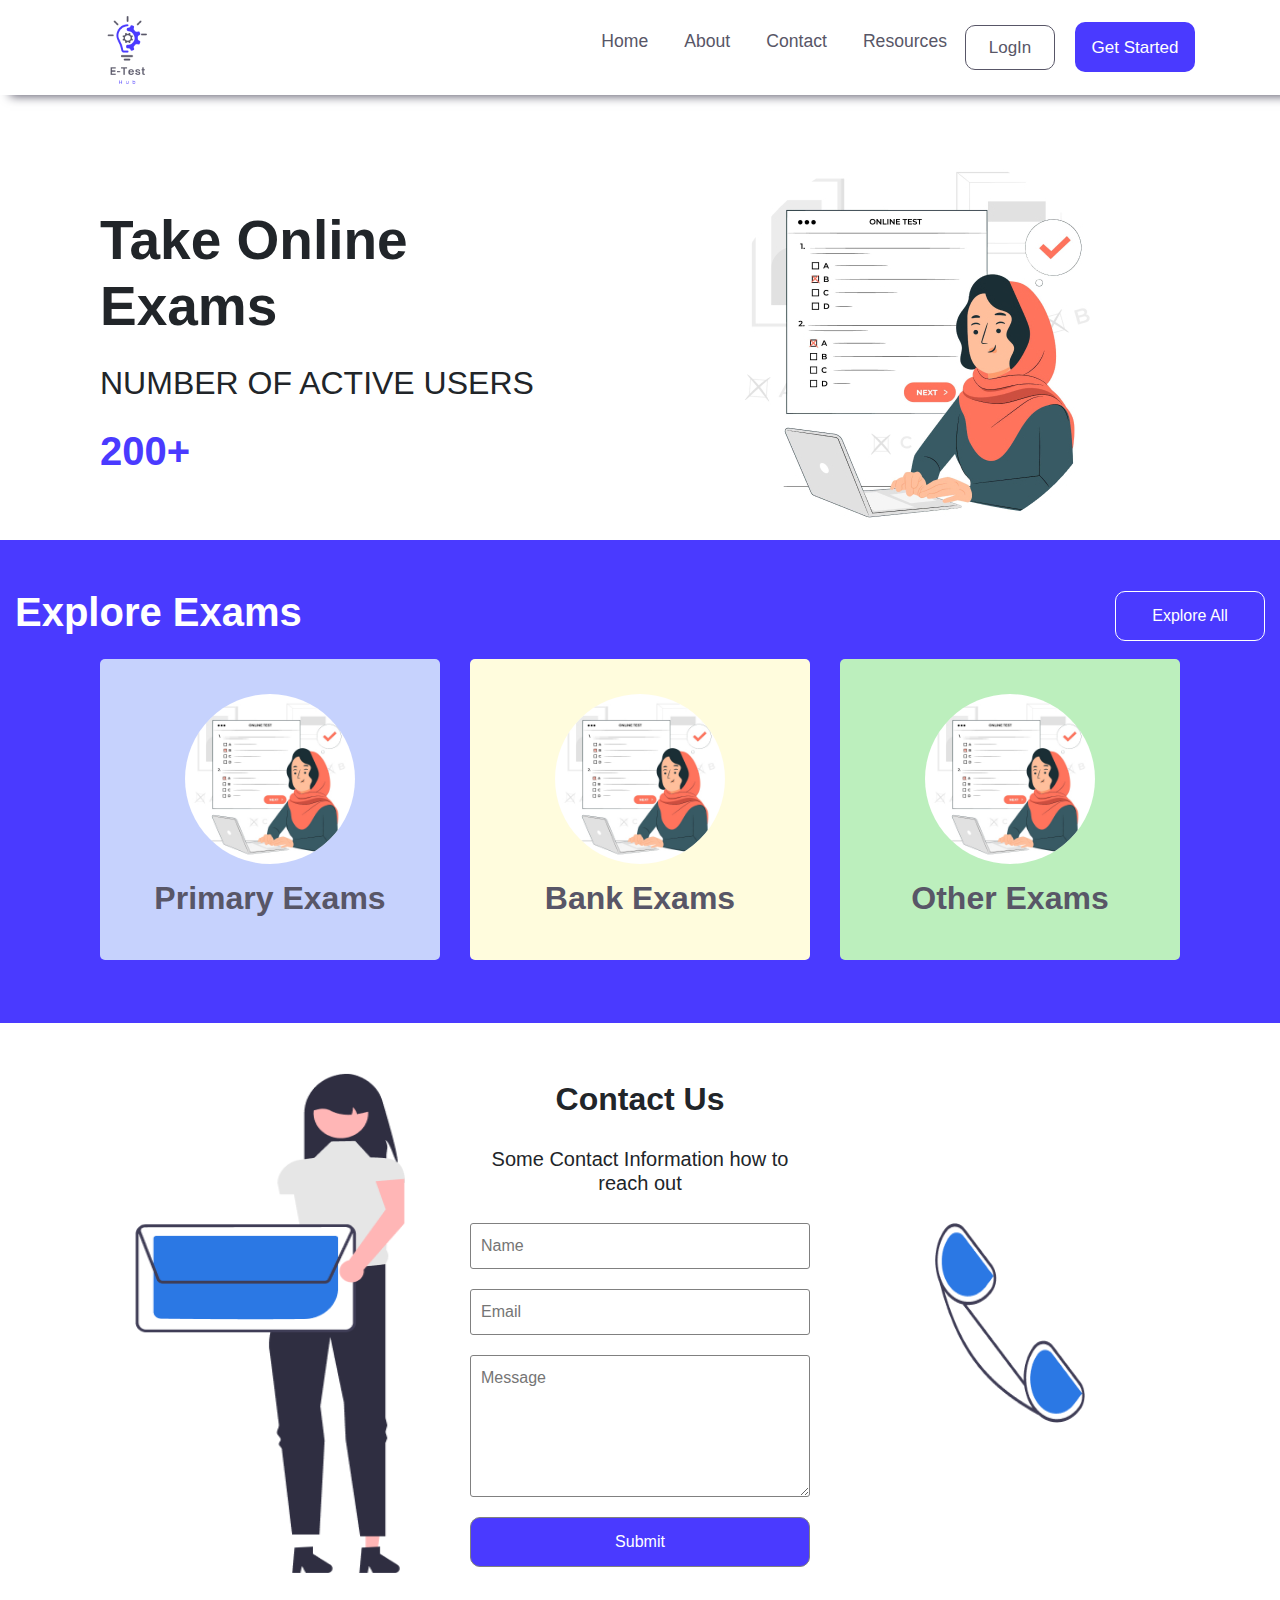
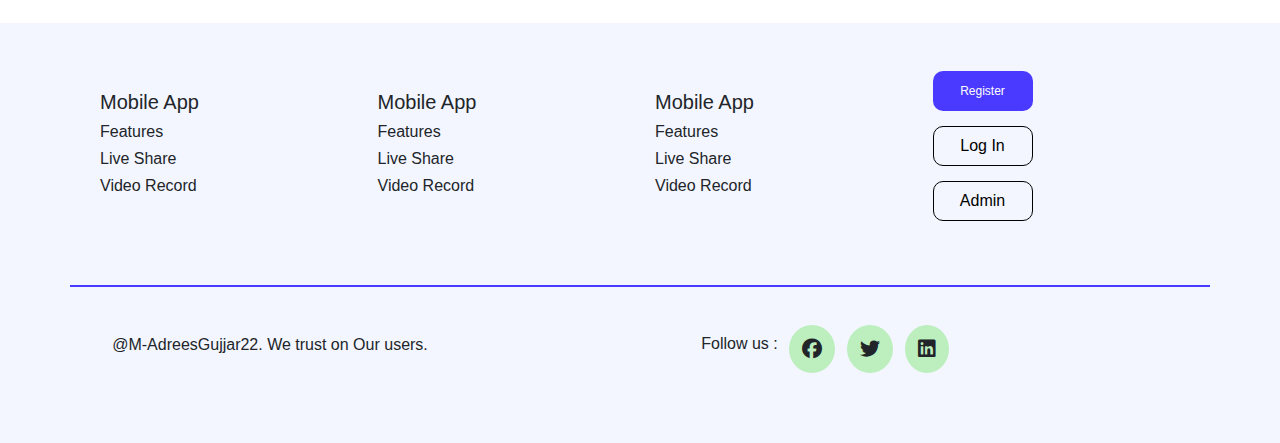
==== commit cbf748f0: "signUp" ====
--- a/index.html
+++ b/index.html
@@ -73,7 +73,8 @@
                             </div>
                             <div class="form-button_two">
                                 <button type="button" class="btn button-1">
-                                    Get Started
+                                    <a href="./html/signUp.html" class="text-decoration-none text-white">Get
+                                        Started</a>
                                 </button>
                                 <div class="btn-overlay">
                                     <div class="child-box-overlay">
@@ -116,7 +117,8 @@
             </div>
             <div class="section_two_child row container m-auto d-flex justify-content-between">
                 <div class="two_box col-lg-4 col-12">
-                    <div class="two_box_child two_box_first d-flex justify-content-center align-items-center flex-column">
+                    <div
+                        class="two_box_child two_box_first d-flex justify-content-center align-items-center flex-column">
                         <div class="img">
                             <img src="./images/01_index.jpg" alt="" width="100%" height="100%">
                         </div>
@@ -124,7 +126,8 @@
                     </div>
                 </div>
                 <div class="two_box col-lg-4 col-12">
-                    <div class="two_box_child two_box_second d-flex justify-content-center align-items-center flex-column">
+                    <div
+                        class="two_box_child two_box_second d-flex justify-content-center align-items-center flex-column">
                         <div class="img">
                             <img src="./images/01_index.jpg" alt="" width="100%" height="100%">
                         </div>
@@ -132,7 +135,8 @@
                     </div>
                 </div>
                 <div class="two_box col-lg-4 col-12">
-                    <div class="two_box_child two_box_third d-flex justify-content-center align-items-center flex-column">
+                    <div
+                        class="two_box_child two_box_third d-flex justify-content-center align-items-center flex-column">
                         <div class="img">
                             <img src="./images/01_index.jpg" alt="" width="100%" height="100%">
                         </div>
@@ -142,7 +146,8 @@
             </div>
         </section>
         <section class="section_three" id="section_three">
-            <div class="contact container-lg container-fluid row m-auto mt-5 mb-5 d-flex justify-content-between align-items-center">
+            <div
+                class="contact container-lg container-fluid row m-auto mt-5 mb-5 d-flex justify-content-between align-items-center">
                 <div class="women_box col-lg-4 col-12 d-flex justify-content-center align-items-center">
                     <div class="img">
                         <img src="./images/02_women.png" alt="" width="100%" height="100%">
@@ -178,7 +183,8 @@
             </div>
         </section>
         <footer class="pb-5">
-            <div class="footer_upper pt-5 pb-5 mt-5 mb-5 container-lg container-fluid row m-auto d-flex justify-content-around align-items-center">
+            <div
+                class="footer_upper pt-5 pb-5 mt-5 mb-5 container-lg container-fluid row m-auto d-flex justify-content-around align-items-center">
                 <div class="one_footer col-lg-3 col-6 m-lg-0 mt-3 mb-3">
                     <h5 class="h5">Mobile App</h5>
                     <h6 class="h6">Features</h3xx>
@@ -234,9 +240,10 @@
                 </div>
             </div>
             <hr class="line container-lg container-fluid">
-            <div class="footer_down pt-3 pb-3 container-lg container-fluid row m-auto d-flex justify-content-between align-items-center">
+            <div
+                class="footer_down pt-3 pb-3 container-lg container-fluid row m-auto d-flex justify-content-between align-items-center">
                 <div class="footer_down_one col-lg-4 col-12 mt-3 mb-3">
-                    <h6 class="h6">@M-AdreesGujjar22. We trust on Our users.</h6>
+                    <h6 class="h6 text-center">@M-AdreesGujjar22. We trust on Our users.</h6>
                 </div>
                 <div class="footer_down_two col-lg-3 col-10 m-auto">
                     <h6 class="h6">Follow us : </h6>
